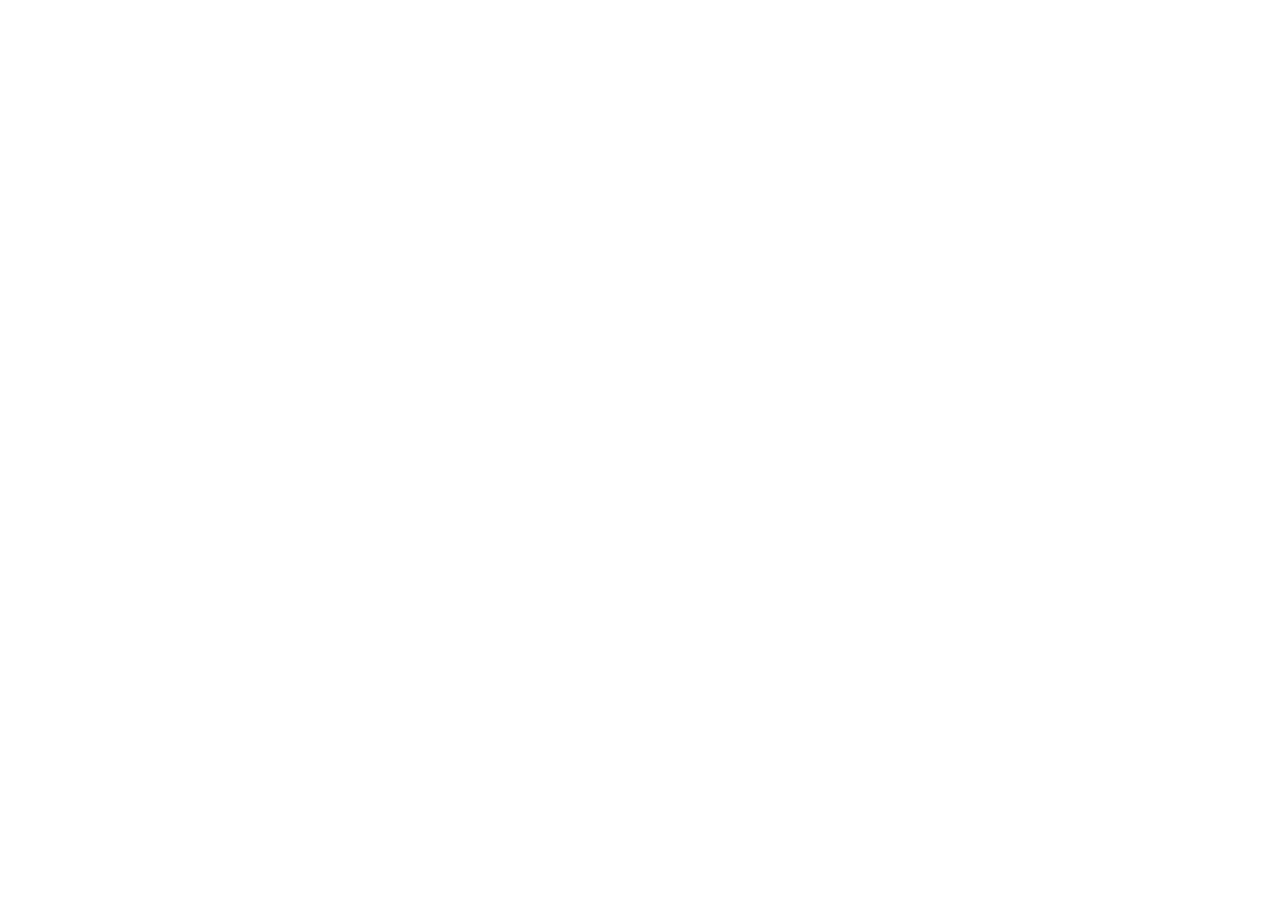
==== index.html @ 3a69a708 "Add initial HTML structure for the app" ====
<!doctype html>
<html lang="ko">
<head>
  <meta charset="utf-8" />
  <meta name="viewport" content="width=device-width, initial-scale=1, viewport-fit=cover" />
  <meta name="apple-mobile-web-app-capable" content="yes" />
  <meta name="robots" content="noindex" />
  <title>오늘의 영어</title>
  <link rel="stylesheet" href="style.css" />
</head>
<body>
  <main id="app"></main>
  <script src="config.js"></script>
  <script type="module" src="app.js"></script>
</body>
</html>
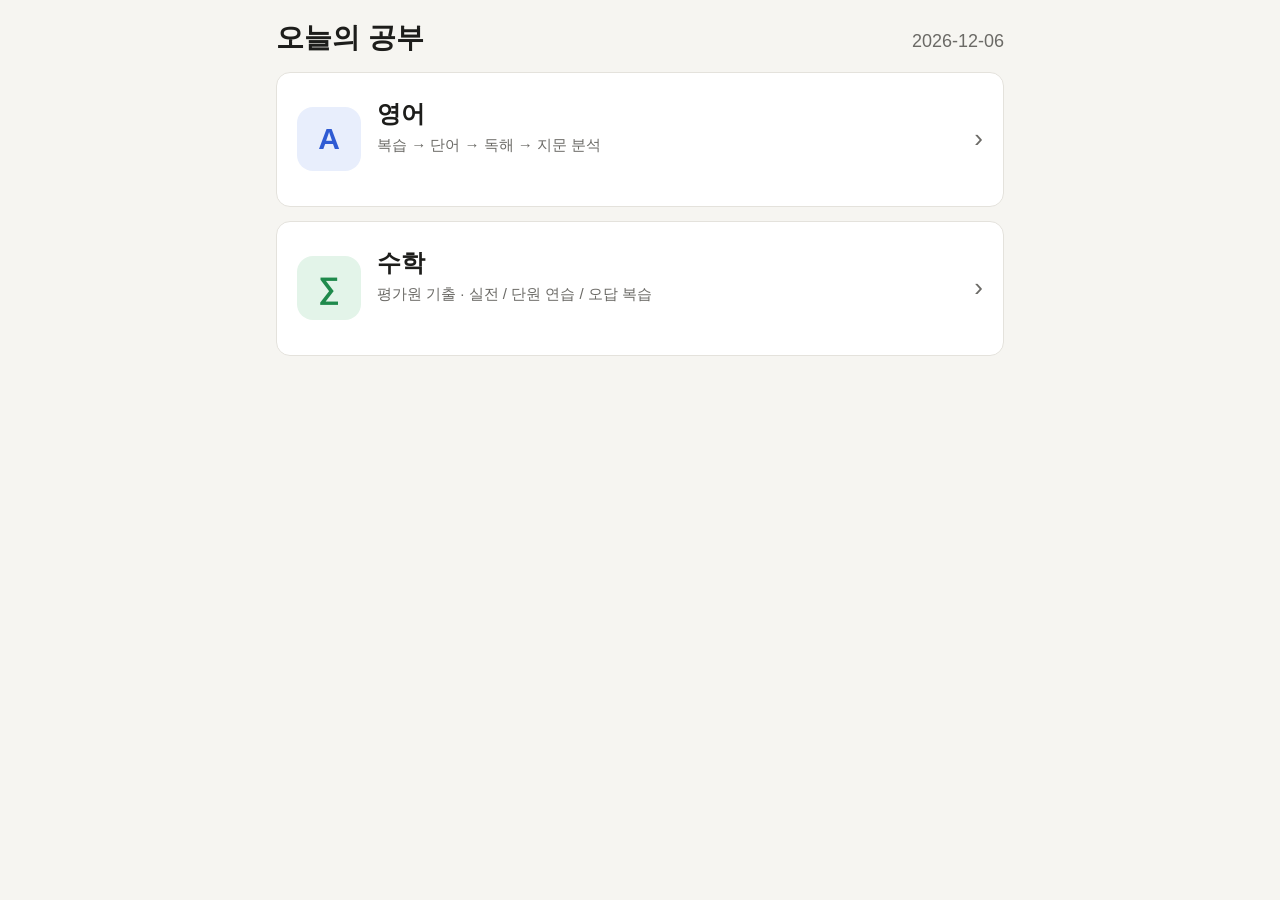
==== commit 4e93484d: "Change title and update main content structure" ====
--- a/index.html
+++ b/index.html
@@ -5,12 +5,42 @@
   <meta name="viewport" content="width=device-width, initial-scale=1, viewport-fit=cover" />
   <meta name="apple-mobile-web-app-capable" content="yes" />
   <meta name="robots" content="noindex" />
-  <title>오늘의 영어</title>
+  <title>오늘의 공부</title>
   <link rel="stylesheet" href="style.css" />
+  <style>
+    .pick { display: grid; gap: 14px; margin-top: 8px; }
+    .subject { display: flex; align-items: center; gap: 16px; background: var(--card); color: var(--text); text-decoration: none;
+      border: 1.5px solid var(--line); border-radius: var(--radius); padding: 22px 20px; min-height: 120px; }
+    .subject:hover, .subject:focus-visible { border-color: var(--accent); outline: none; }
+    .subject .mark { width: 64px; height: 64px; border-radius: 16px; display: grid; place-items: center; flex: none;
+      font-size: 30px; font-weight: 800; background: var(--accent-soft); color: var(--accent); }
+    .subject.math .mark { background: var(--good-soft); color: var(--good); }
+    .subject .name { font-size: 24px; font-weight: 800; }
+    .subject .what { color: var(--muted); font-size: 15px; }
+    .subject .status { font-size: 15px; margin-top: 4px; min-height: 1.5em; }
+    .subject .status.done { color: var(--good); font-weight: 700; }
+    .subject .status.todo { color: var(--accent); font-weight: 700; }
+    .subject .go { margin-left: auto; font-size: 26px; color: var(--muted); }
+  </style>
 </head>
 <body>
-  <main id="app"></main>
+  <main id="app">
+    <header class="top"><h1>오늘의 공부</h1><span class="muted" id="day"></span></header>
+    <p class="note hidden" id="local">로컬 테스트 모드입니다. 기록은 이 기기에만 저장됩니다.</p>
+    <div class="pick">
+      <a class="subject" id="go-english" href="english.html">
+        <span class="mark">A</span>
+        <span><div class="name">영어</div><div class="what">복습 → 단어 → 독해 → 지문 분석</div><div class="status" id="st-english"></div></span>
+        <span class="go">›</span>
+      </a>
+      <a class="subject math" id="go-math" href="math.html">
+        <span class="mark">∑</span>
+        <span><div class="name">수학</div><div class="what">평가원 기출 · 실전 / 단원 연습 / 오답 복습</div><div class="status" id="st-math"></div></span>
+        <span class="go">›</span>
+      </a>
+    </div>
+  </main>
   <script src="config.js"></script>
-  <script type="module" src="app.js"></script>
+  <script type="module" src="home.js"></script>
 </body>
 </html>
--- a/style.css
+++ b/style.css
@@ -0,0 +1,165 @@
+:root {
+  --bg: #f6f5f1;
+  --card: #ffffff;
+  --text: #1d1d1b;
+  --muted: #6b6a66;
+  --line: #e4e2dc;
+  --accent: #2f5bd3;
+  --accent-soft: #e8eefc;
+  --good: #1f8a4c;
+  --good-soft: #e3f4e9;
+  --bad: #c2412d;
+  --bad-soft: #fbe9e5;
+  --hl: #fff1b8;
+  --radius: 14px;
+}
+@media (prefers-color-scheme: dark) {
+  :root:not([data-theme="light"]) {
+    --bg: #161615;
+    --card: #222220;
+    --text: #ecebe7;
+    --muted: #a19f99;
+    --line: #34332f;
+    --accent: #7b9cff;
+    --accent-soft: #263152;
+    --good: #5cc98a;
+    --good-soft: #1d3626;
+    --bad: #ff8a73;
+    --bad-soft: #3d231d;
+    --hl: #5a4b12;
+  }
+}
+:root[data-theme="dark"] {
+  --bg: #161615; --card: #222220; --text: #ecebe7; --muted: #a19f99; --line: #34332f;
+  --accent: #7b9cff; --accent-soft: #263152; --good: #5cc98a; --good-soft: #1d3626;
+  --bad: #ff8a73; --bad-soft: #3d231d; --hl: #5a4b12;
+}
+
+* { box-sizing: border-box; }
+html, body { margin: 0; }
+body {
+  background: var(--bg);
+  color: var(--text);
+  font-family: -apple-system, BlinkMacSystemFont, "Apple SD Gothic Neo", "Pretendard", "Noto Sans KR", "Segoe UI", sans-serif;
+  font-size: 18px;
+  line-height: 1.6;
+  -webkit-text-size-adjust: 100%;
+}
+#app { max-width: 760px; margin: 0 auto; padding: 20px 16px 80px; }
+h1, h2 { margin: 0; line-height: 1.25; }
+h1 { font-size: 28px; }
+.muted { color: var(--muted); }
+.small { font-size: 15px; }
+.center { text-align: center; }
+.hidden { display: none !important; }
+.note { background: var(--accent-soft); border-radius: 10px; padding: 8px 12px; font-size: 15px; }
+
+.top { display: flex; justify-content: space-between; align-items: baseline; margin-bottom: 16px; }
+.bar { display: flex; align-items: center; gap: 10px; color: var(--muted); font-size: 15px; margin-bottom: 10px; }
+.bar > span:first-of-type { margin-right: auto; }
+.bar .exit { flex: none; font: inherit; font-size: 13px; color: var(--muted); background: var(--card); border: 1px solid var(--line); border-radius: 99px; padding: 4px 10px; cursor: pointer; }
+
+.card { background: var(--card); border: 1px solid var(--line); border-radius: var(--radius); padding: 20px; margin-bottom: 14px; }
+
+.steps { list-style: none; padding: 0; margin: 0 0 20px; }
+.step { display: flex; gap: 14px; align-items: center; background: var(--card); border: 1px solid var(--line); border-radius: var(--radius); padding: 14px 16px; margin-bottom: 10px; }
+.step .num { width: 34px; height: 34px; border-radius: 50%; display: grid; place-items: center; background: var(--line); font-weight: 700; flex: none; }
+.step.active { border-color: var(--accent); }
+.step.active .num { background: var(--accent); color: #fff; }
+.step.done .num { background: var(--good); color: #fff; }
+.step-title { font-weight: 700; }
+
+.btn { font: inherit; border: 1px solid var(--line); background: var(--card); color: var(--text); border-radius: 12px; padding: 12px 18px; cursor: pointer; min-height: 48px; }
+.btn.primary { background: var(--accent); border-color: var(--accent); color: #fff; font-weight: 700; }
+.btn.primary:disabled { opacity: 0.4; cursor: default; }
+.btn.big { width: 100%; padding: 16px; font-size: 19px; margin-top: 6px; }
+.btn.good { background: var(--good-soft); border-color: var(--good); color: var(--good); font-weight: 700; flex: 1; }
+.btn.bad { background: var(--bad-soft); border-color: var(--bad); color: var(--bad); font-weight: 700; flex: 1; }
+.row { display: flex; gap: 10px; margin-top: 6px; }
+.icon { font-size: 24px; background: none; border: none; cursor: pointer; padding: 6px; }
+
+.word-card .word-head { display: flex; align-items: center; gap: 8px; }
+.word { font-size: 38px; letter-spacing: -0.5px; }
+.pos { color: var(--muted); font-size: 15px; }
+.meaning { font-size: 24px; font-weight: 700; margin: 6px 0 10px; }
+.ex { border-top: 1px solid var(--line); padding-top: 10px; margin-top: 10px; }
+.ex b { color: var(--accent); }
+.ex.ctx { background: var(--accent-soft); border: none; border-radius: 10px; padding: 10px 12px; }
+.tag { font-size: 13px; font-weight: 700; color: var(--accent); }
+
+.q { text-align: center; }
+.q-word { font-size: 36px; font-weight: 700; }
+.q-mean { font-size: 24px; font-weight: 700; margin-bottom: 8px; }
+.q-sent { font-size: 20px; margin: 8px 0; text-align: left; }
+.q-sent b { color: var(--accent); }
+.ko { margin-top: 10px; padding: 10px; background: var(--accent-soft); border-radius: 10px; text-align: left; }
+.blank { display: inline-block; min-width: 4em; border-bottom: 2px solid var(--text); color: transparent; line-height: 1.1; }
+.blank.wide { min-width: 9em; }
+
+.options, .choices { display: grid; gap: 10px; }
+.opt { font: inherit; text-align: left; display: flex; gap: 12px; align-items: flex-start; background: var(--card); color: var(--text); border: 1.5px solid var(--line); border-radius: 12px; padding: 14px 16px; min-height: 54px; cursor: pointer; }
+.opt .n { color: var(--muted); font-weight: 700; flex: none; }
+.opt.picked { border-color: var(--accent); background: var(--accent-soft); }
+.opt.right { border-color: var(--good); background: var(--good-soft); }
+.opt.wrong { border-color: var(--bad); background: var(--bad-soft); }
+.opt:disabled { cursor: default; }
+
+.fb { margin-top: 12px; padding: 12px 14px; border-radius: 12px; font-weight: 700; }
+.fb.good { background: var(--good-soft); color: var(--good); }
+.fb.bad { background: var(--bad-soft); color: var(--bad); }
+.fb .small { font-weight: 400; color: var(--text); }
+
+.spell { display: flex; gap: 10px; }
+.spell input { flex: 1; font: inherit; font-size: 22px; padding: 12px 14px; border-radius: 12px; border: 1.5px solid var(--line); background: var(--card); color: var(--text); min-width: 0; }
+
+.passage .instr, .qblock .instr { font-weight: 700; margin-bottom: 10px; }
+.passage .body { font-family: "Times New Roman", Georgia, serif; font-size: 19px; line-height: 1.75; }
+.passage .body p { margin: 0 0 0.8em; }
+.given { border: 1.5px solid var(--text); padding: 10px 14px; margin-bottom: 12px; font-family: "Times New Roman", Georgia, serif; font-size: 19px; }
+.gloss { display: flex; flex-wrap: wrap; gap: 4px 14px; font-size: 14px; color: var(--muted); border-top: 1px solid var(--line); padding-top: 8px; }
+.hl { background: var(--hl); border-radius: 4px; cursor: pointer; padding: 0 2px; }
+.expl { margin-top: 10px; font-size: 16px; }
+.expl summary { cursor: pointer; color: var(--accent); font-weight: 700; }
+/* printable passage (in-app) */
+body.printing #app { display: none; }
+.print-sheet { background: #fff; color: #000; max-width: 760px; margin: 0 auto; padding: 16px 24px 40px; min-height: 100vh; }
+.print-sheet h1 { font-size: 16px; margin: 12px 0; }
+.print-sheet .print-bar { display: flex; gap: 10px; position: sticky; top: 0; background: #fff; padding: 8px 0; }
+.print-sheet .pbody { font-family: "Times New Roman", Georgia, serif; font-size: 17px; line-height: 2.1; }
+.print-sheet .given { border: 1px solid #000; font-size: 17px; line-height: 2; }
+.print-sheet .pblank { display: inline-block; min-width: 8em; border-bottom: 1px solid #000; }
+.print-sheet .pg { font-size: 13px; color: #444; }
+.print-sheet .pc { font-size: 14px; line-height: 1.8; }
+.print-sheet .plines { margin-top: 24px; font-size: 14px; }
+.print-sheet .plines div { height: 34px; border-bottom: 1px solid #ccc; }
+@media print {
+  body { background: #fff; }
+  .no-print { display: none !important; }
+  .print-sheet { padding: 0; }
+}
+/* passage analysis */
+.opt.pick { display: block; }
+.badge { display: inline-block; font-size: 12px; padding: 1px 8px; border-radius: 99px; background: var(--bad-soft); color: var(--bad); margin-left: 4px; }
+.guide { padding-left: 20px; margin: 8px 0 12px; }
+.guide li { margin-bottom: 6px; }
+.file { display: block; border: 2px dashed var(--line); border-radius: 12px; padding: 18px; text-align: center; cursor: pointer; margin: 8px 0; }
+.file input { display: none; }
+.choices.nums { grid-template-columns: repeat(5, 1fr); }
+.opt.num { justify-content: center; font-size: 24px; padding: 12px 0; }
+.point { margin-top: 10px; padding: 8px 12px; border-radius: 10px; background: var(--accent-soft); font-size: 16px; }
+.passage .body u { text-decoration-thickness: 2px; text-underline-offset: 4px; }
+/* new study stages */
+.root { background: var(--accent-soft); border-radius: 10px; padding: 8px 12px; margin: 4px 0 10px; font-size: 16px; }
+.root .tag { margin-right: 4px; }
+.say-big { font-size: 44px; width: 96px; height: 96px; border-radius: 50%; border: 2px solid var(--accent); background: var(--accent-soft); cursor: pointer; margin: 6px auto 10px; display: block; }
+.q-sent.usage b { color: var(--text); text-decoration: underline; text-underline-offset: 4px; }
+.intro p { line-height: 1.7; }
+.match { display: grid; grid-template-columns: 1fr 1fr; gap: 10px; }
+.match .col { display: grid; gap: 10px; align-content: start; }
+.tile { font: inherit; font-size: 17px; min-height: 64px; padding: 10px 12px; border-radius: 12px; border: 1.5px solid var(--line); background: var(--card); color: var(--text); cursor: pointer; text-align: center; }
+.word-tile { font-weight: 700; }
+.tile.picked { border-color: var(--accent); background: var(--accent-soft); }
+.tile.right { border-color: var(--good); background: var(--good-soft); opacity: 0.45; cursor: default; }
+.tile.shake { border-color: var(--bad); background: var(--bad-soft); animation: shake 0.35s; }
+@keyframes shake { 25% { transform: translateX(-5px); } 75% { transform: translateX(5px); } }
+.pop { position: fixed; left: 50%; bottom: 24px; transform: translateX(-50%); background: var(--text); color: var(--bg); padding: 10px 16px; border-radius: 12px; max-width: calc(100% - 32px); z-index: 10; }
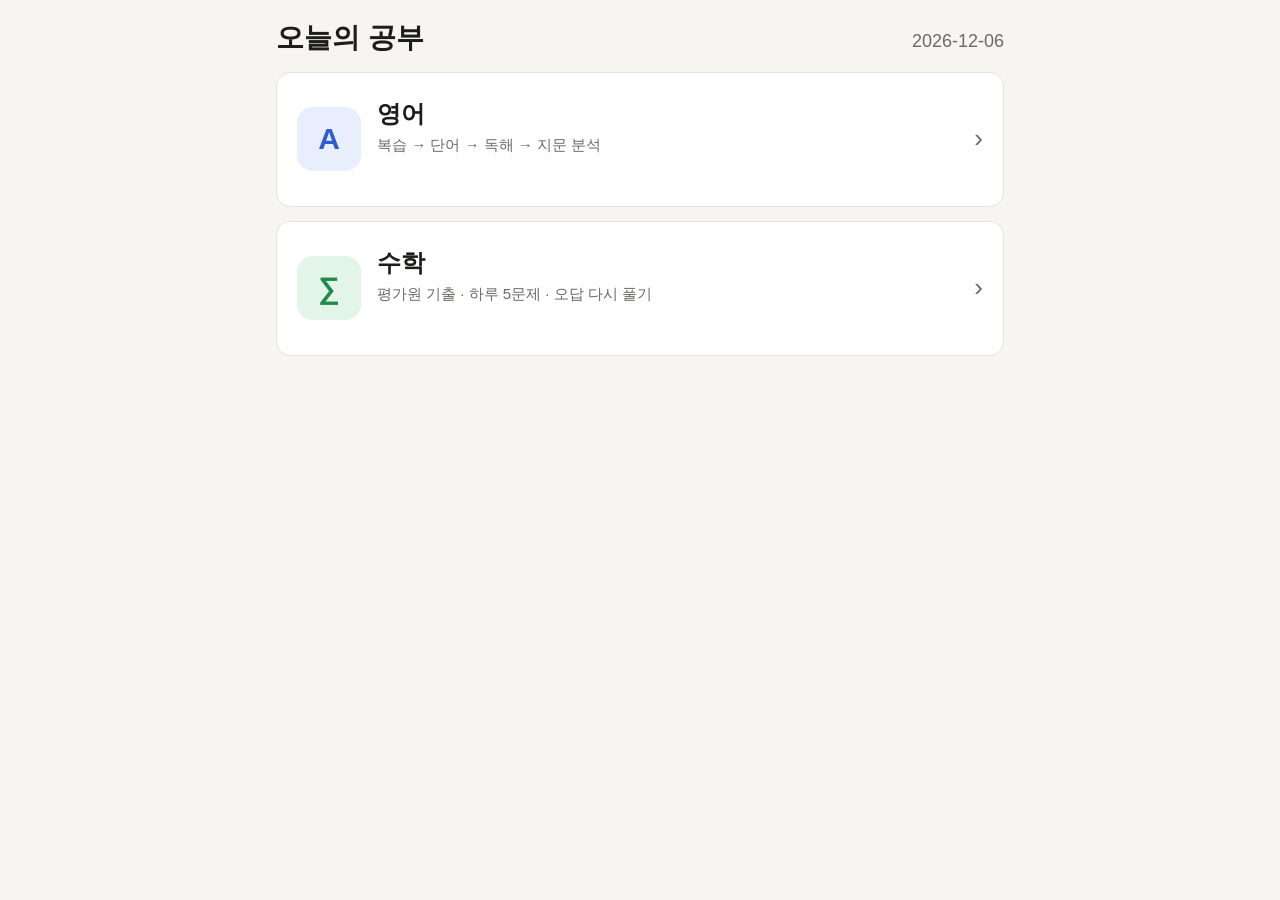
==== commit 4674c330: "Update index.html" ====
--- a/index.html
+++ b/index.html
@@ -35,7 +35,7 @@
       </a>
       <a class="subject math" id="go-math" href="math.html">
         <span class="mark">∑</span>
-        <span><div class="name">수학</div><div class="what">평가원 기출 · 실전 / 단원 연습 / 오답 복습</div><div class="status" id="st-math"></div></span>
+        <span><div class="name">수학</div><div class="what">평가원 기출 · 하루 5문제 · 오답 다시 풀기</div><div class="status" id="st-math"></div></span>
         <span class="go">›</span>
       </a>
     </div>
--- a/style.css
+++ b/style.css
@@ -137,6 +137,23 @@
   .no-print { display: none !important; }
   .print-sheet { padding: 0; }
 }
+/* per-option explanations after a word question */
+.explain { margin-top: 10px; padding: 14px 16px; font-size: 16px; }
+.explain .ex-head { font-size: 18px; margin-bottom: 8px; }
+.explain .root-line { color: var(--muted); margin-top: 2px; }
+.explain p { margin: 6px 0; }
+.why { list-style: none; padding: 0; margin: 0; display: grid; gap: 6px; }
+.why li { display: flex; gap: 8px; padding: 6px 8px; border-radius: 8px; }
+.why li .mk { flex: none; width: 1.2em; font-weight: 700; color: var(--muted); }
+.why li.o { background: var(--good-soft); }
+.why li.o .mk { color: var(--good); }
+.why li.x { background: var(--bad-soft); }
+.why li.x .mk { color: var(--bad); }
+/* multi-meaning words & sentence choice */
+.senses { margin-top: 10px; }
+.senses .sn { display: inline-grid; place-items: center; width: 1.5em; height: 1.5em; border-radius: 50%; background: var(--accent-soft); color: var(--accent); font-size: 14px; }
+.opt.sent { font-size: 17px; line-height: 1.5; }
+.opt.sent b { color: var(--text); text-decoration: underline; text-underline-offset: 3px; }
 /* passage analysis */
 .opt.pick { display: block; }
 .badge { display: inline-block; font-size: 12px; padding: 1px 8px; border-radius: 99px; background: var(--bad-soft); color: var(--bad); margin-left: 4px; }
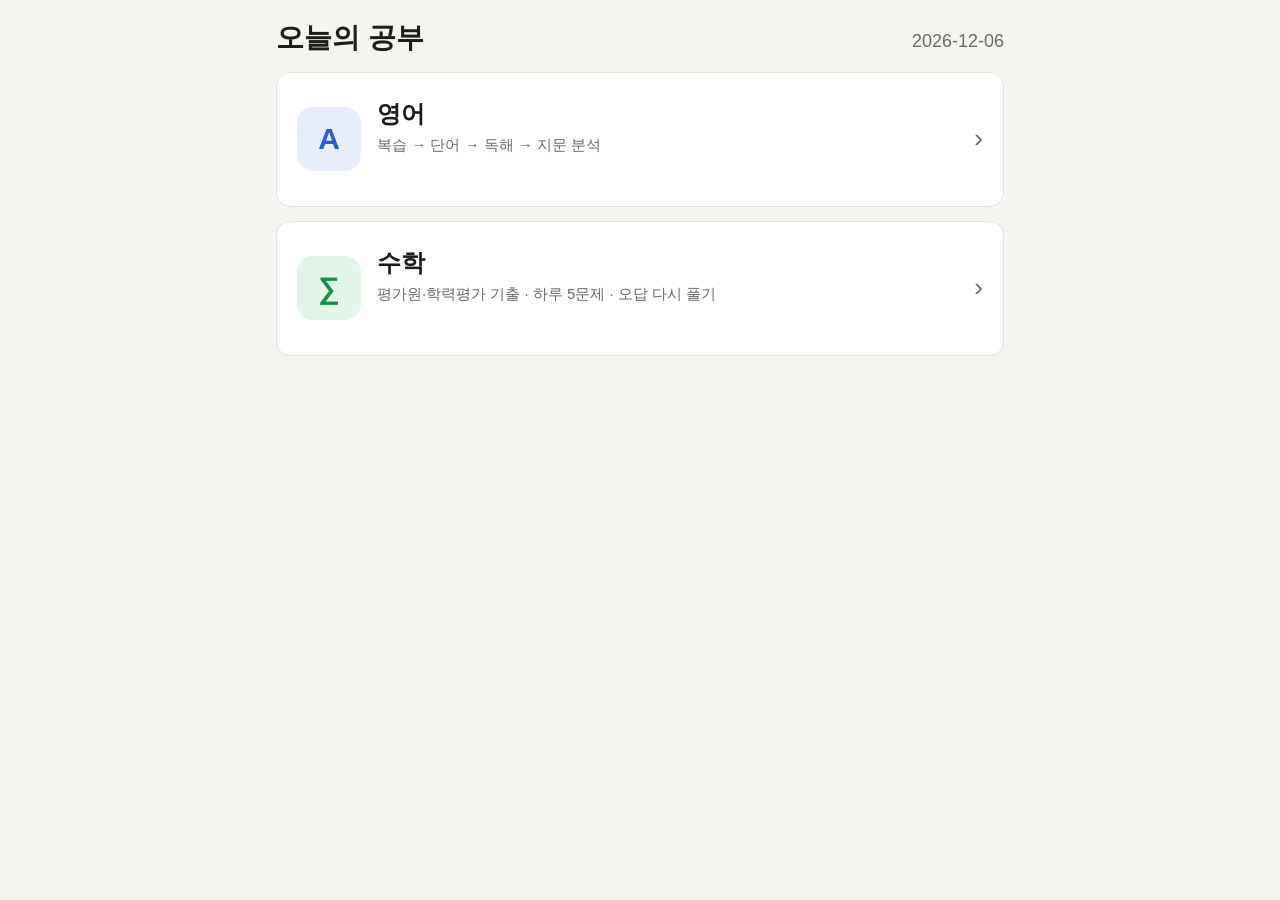
==== commit 232f1127: "Update math section description in index.html" ====
--- a/index.html
+++ b/index.html
@@ -35,7 +35,7 @@
       </a>
       <a class="subject math" id="go-math" href="math.html">
         <span class="mark">∑</span>
-        <span><div class="name">수학</div><div class="what">평가원 기출 · 하루 5문제 · 오답 다시 풀기</div><div class="status" id="st-math"></div></span>
+        <span><div class="name">수학</div><div class="what">평가원·학력평가 기출 · 하루 5문제 · 오답 다시 풀기</div><div class="status" id="st-math"></div></span>
         <span class="go">›</span>
       </a>
     </div>
--- a/style.css
+++ b/style.css
@@ -149,6 +149,8 @@
 .why li.o .mk { color: var(--good); }
 .why li.x { background: var(--bad-soft); }
 .why li.x .mk { color: var(--bad); }
+.syns { margin: 4px 0; }
+.syns .tag { margin-right: 4px; }
 /* multi-meaning words & sentence choice */
 .senses { margin-top: 10px; }
 .senses .sn { display: inline-grid; place-items: center; width: 1.5em; height: 1.5em; border-radius: 50%; background: var(--accent-soft); color: var(--accent); font-size: 14px; }
